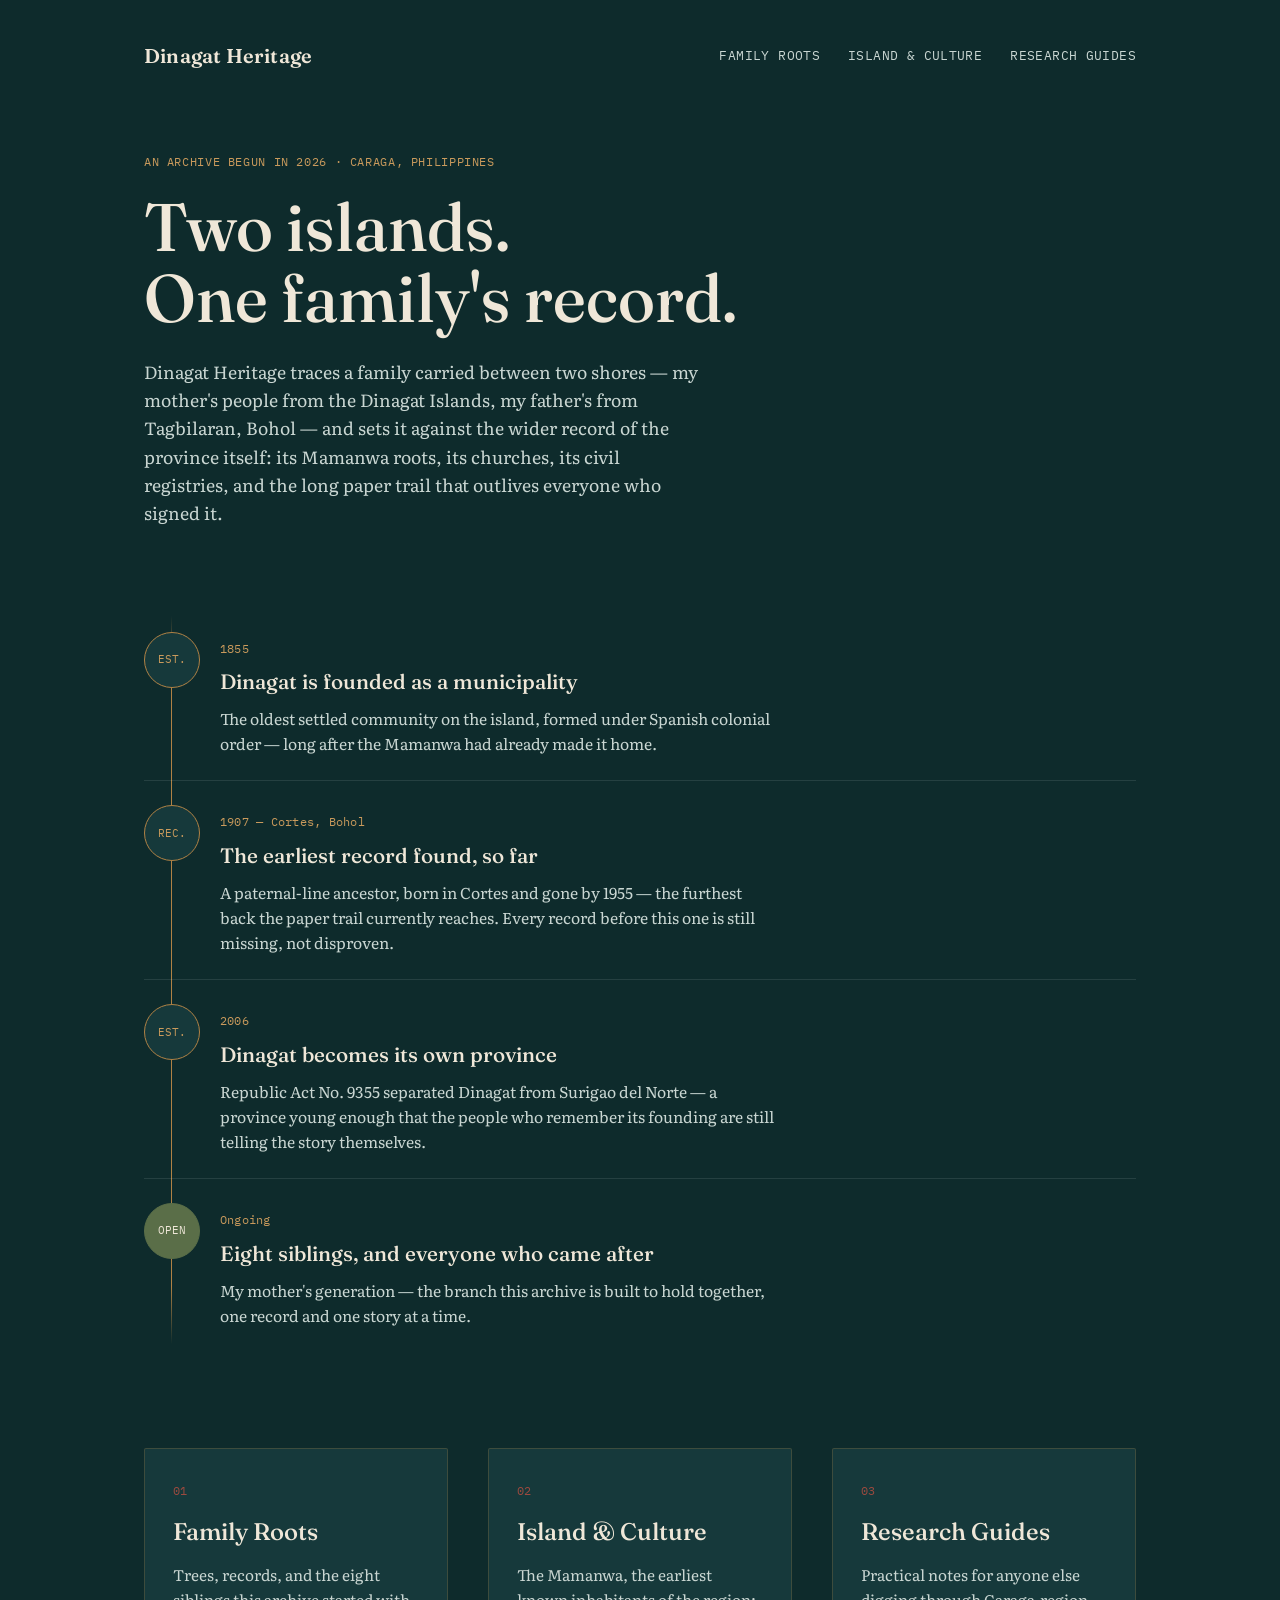
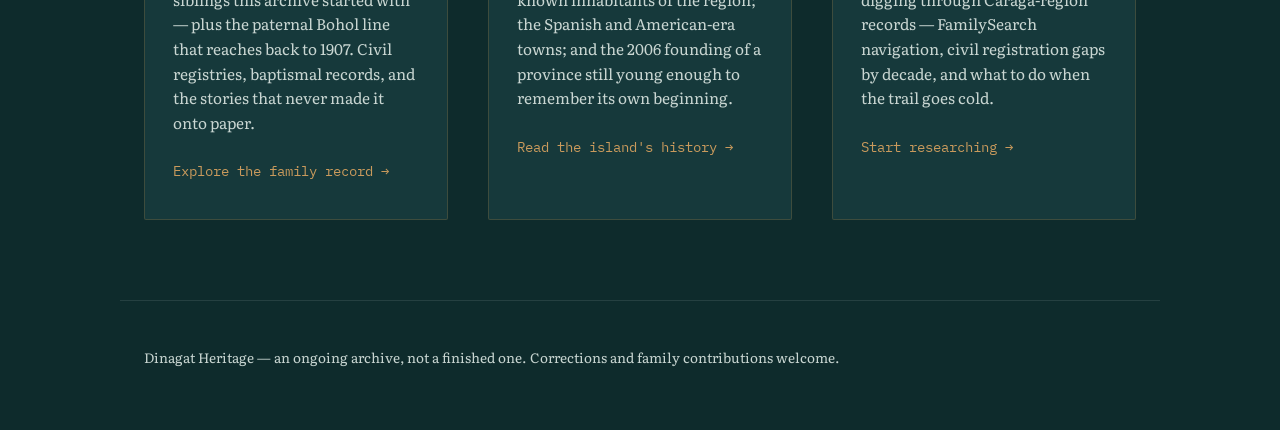
==== index.html @ d52f8fcb "Scaffold Dinagat Heritage site: homepage, three content pillars, GEO setup" ====
<!DOCTYPE html>
<html lang="en">
<head>
<meta charset="UTF-8">
<meta name="viewport" content="width=device-width, initial-scale=1.0">
<title>Dinagat Heritage — Family, Culture & Record of the Dinagat Islands</title>
<meta name="description" content="A living archive of family history, culture, and untold stories from the Dinagat Islands, Philippines — genealogy records, island history, and research guides for the Caraga region.">

<!-- GEO / AI-citation friendly: answer-first content, semantic structure, Person/Article schema below -->
<meta name="robots" content="index, follow">

<link rel="preconnect" href="https://fonts.googleapis.com">
<link rel="preconnect" href="https://fonts.gstatic.com" crossorigin>
<link href="https://fonts.googleapis.com/css2?family=Fraunces:ital,opsz,wght@0,9..144,300;0,9..144,500;0,9..144,600;1,9..144,500&family=Literata:ital,wght@0,400;0,500;1,400&family=IBM+Plex+Mono:wght@400;500&display=swap" rel="stylesheet">
<link rel="stylesheet" href="styles.css">

<script type="application/ld+json">
{
  "@context": "https://schema.org",
  "@type": "WebSite",
  "name": "Dinagat Heritage",
  "description": "A living archive of family history, culture, and untold stories from the Dinagat Islands, Philippines.",
  "about": {
    "@type": "Place",
    "name": "Dinagat Islands, Philippines"
  }
}
</script>
</head>
<body>

<header class="site-header">
  <a class="wordmark" href="/">Dinagat Heritage</a>
  <nav class="site-nav">
    <a href="#roots">Family Roots</a>
    <a href="#island">Island &amp; Culture</a>
    <a href="#guides">Research Guides</a>
  </nav>
</header>

<main>

  <section class="hero">
    <p class="hero-eyebrow">An archive begun in 2026 · Caraga, Philippines</p>
    <h1 class="hero-title">Two islands.<br>One family's record.</h1>
    <p class="hero-lede">
      Dinagat Heritage traces a family carried between two shores — my mother's people
      from the Dinagat Islands, my father's from Tagbilaran, Bohol — and sets it against
      the wider record of the province itself: its Mamanwa roots, its churches, its
      civil registries, and the long paper trail that outlives everyone who signed it.
    </p>
  </section>

  <!-- Signature element: the Ledger — an archival index-card strip -->
  <section class="ledger" aria-label="Timeline of record">
    <div class="ledger-rail"></div>

    <article class="ledger-entry">
      <span class="ledger-tab">Est.</span>
      <div class="ledger-body">
        <span class="ledger-meta">1855</span>
        <h3>Dinagat is founded as a municipality</h3>
        <p>The oldest settled community on the island, formed under Spanish colonial order — long after the Mamanwa had already made it home.</p>
      </div>
    </article>

    <article class="ledger-entry">
      <span class="ledger-tab">Rec.</span>
      <div class="ledger-body">
        <span class="ledger-meta">1907 — Cortes, Bohol</span>
        <h3>The earliest record found, so far</h3>
        <p>A paternal-line ancestor, born in Cortes and gone by 1955 — the furthest back the paper trail currently reaches. Every record before this one is still missing, not disproven.</p>
      </div>
    </article>

    <article class="ledger-entry">
      <span class="ledger-tab">Est.</span>
      <div class="ledger-body">
        <span class="ledger-meta">2006</span>
        <h3>Dinagat becomes its own province</h3>
        <p>Republic Act No. 9355 separated Dinagat from Surigao del Norte — a province young enough that the people who remember its founding are still telling the story themselves.</p>
      </div>
    </article>

    <article class="ledger-entry ledger-entry--open">
      <span class="ledger-tab">Open</span>
      <div class="ledger-body">
        <span class="ledger-meta">Ongoing</span>
        <h3>Eight siblings, and everyone who came after</h3>
        <p>My mother's generation — the branch this archive is built to hold together, one record and one story at a time.</p>
      </div>
    </article>
  </section>

  <section class="pillars">

    <article class="pillar" id="roots">
      <span class="pillar-index">01</span>
      <h2>Family Roots</h2>
      <p>Trees, records, and the eight siblings this archive started with — plus the paternal Bohol
      line that reaches back to 1907. Civil registries, baptismal records, and the stories that
      never made it onto paper.</p>
      <a class="pillar-link" href="/roots/">Explore the family record →</a>
    </article>

    <article class="pillar" id="island">
      <span class="pillar-index">02</span>
      <h2>Island &amp; Culture</h2>
      <p>The Mamanwa, the earliest known inhabitants of the region; the Spanish and American-era
      towns; and the 2006 founding of a province still young enough to remember its own beginning.</p>
      <a class="pillar-link" href="/island/">Read the island's history →</a>
    </article>

    <article class="pillar" id="guides">
      <span class="pillar-index">03</span>
      <h2>Research Guides</h2>
      <p>Practical notes for anyone else digging through Caraga-region records — FamilySearch
      navigation, civil registration gaps by decade, and what to do when the trail goes cold.</p>
      <a class="pillar-link" href="/guides/">Start researching →</a>
    </article>

  </section>

</main>

<footer class="site-footer">
  <p>Dinagat Heritage — an ongoing archive, not a finished one. Corrections and family
  contributions welcome.</p>
</footer>

</body>
</html>
---- styles.css ----
:root {
  --ink: #0E2B2C;
  --ink-soft: #16393B;
  --paper: #EFE7D8;
  --paper-dim: #E3D9C6;
  --brass: #B08245;
  --brass-bright: #C99A5C;
  --coral: #9C4A3F;
  --moss: #5A6E48;
  --mist: #C9D6D2;

  --font-display: "Fraunces", serif;
  --font-body: "Literata", serif;
  --font-mono: "IBM Plex Mono", monospace;

  --max: 1040px;
}

* { box-sizing: border-box; }

html { scroll-behavior: smooth; }

@media (prefers-reduced-motion: reduce) {
  html { scroll-behavior: auto; }
  * { animation-duration: 0.001ms !important; transition-duration: 0.001ms !important; }
}

body {
  margin: 0;
  background: var(--ink);
  color: var(--paper);
  font-family: var(--font-body);
  line-height: 1.6;
  font-size: 17px;
}

a {
  color: var(--brass-bright);
  text-decoration: none;
}
a:hover { text-decoration: underline; }
a:focus-visible,
button:focus-visible {
  outline: 2px solid var(--brass-bright);
  outline-offset: 3px;
}

/* Header */
.site-header {
  max-width: var(--max);
  margin: 0 auto;
  padding: 2.5rem 1.5rem 1.5rem;
  display: flex;
  align-items: center;
  justify-content: space-between;
  flex-wrap: wrap;
  gap: 1rem;
}

.wordmark {
  font-family: var(--font-display);
  font-weight: 600;
  font-size: 1.25rem;
  letter-spacing: 0.01em;
  color: var(--paper);
}
.wordmark:hover { text-decoration: none; color: var(--brass-bright); }

.site-nav {
  display: flex;
  gap: 1.75rem;
  font-family: var(--font-mono);
  font-size: 0.8rem;
  letter-spacing: 0.03em;
  text-transform: uppercase;
}
.site-nav a { color: var(--mist); }
.site-nav a:hover { color: var(--brass-bright); }

/* Hero */
.hero {
  max-width: var(--max);
  margin: 0 auto;
  padding: 3.5rem 1.5rem 4rem;
}

.hero-eyebrow {
  font-family: var(--font-mono);
  font-size: 0.78rem;
  letter-spacing: 0.05em;
  text-transform: uppercase;
  color: var(--brass-bright);
  margin: 0 0 1.25rem;
}

.hero-title {
  font-family: var(--font-display);
  font-weight: 500;
  font-size: clamp(2.4rem, 6vw, 4.2rem);
  line-height: 1.05;
  margin: 0 0 1.5rem;
  max-width: 14ch;
  color: var(--paper);
}

.hero-lede {
  max-width: 56ch;
  font-size: 1.1rem;
  color: var(--mist);
}

/* Ledger — signature element */
.ledger {
  position: relative;
  max-width: var(--max);
  margin: 0 auto 5rem;
  padding: 0 1.5rem;
}

.ledger-rail {
  position: absolute;
  left: calc(1.5rem + 27px);
  top: 0.5rem;
  bottom: 0.5rem;
  width: 1px;
  background: linear-gradient(to bottom, transparent, var(--brass) 8%, var(--brass) 92%, transparent);
}

.ledger-entry {
  position: relative;
  display: grid;
  grid-template-columns: 56px 1fr;
  gap: 1.25rem;
  align-items: start;
  padding: 1.5rem 0;
  border-bottom: 1px solid rgba(201, 214, 210, 0.12);
}
.ledger-entry:last-child { border-bottom: none; }

.ledger-tab {
  position: relative;
  z-index: 1;
  display: flex;
  align-items: center;
  justify-content: center;
  width: 56px;
  height: 56px;
  border-radius: 50%;
  background: var(--ink-soft);
  border: 1px solid var(--brass);
  color: var(--brass-bright);
  font-family: var(--font-mono);
  font-size: 0.68rem;
  letter-spacing: 0.02em;
  text-transform: uppercase;
  text-align: center;
}

.ledger-entry--open .ledger-tab {
  background: var(--moss);
  border-color: var(--moss);
  color: var(--paper);
}

.ledger-meta {
  display: inline-block;
  font-family: var(--font-mono);
  font-size: 0.78rem;
  color: var(--brass-bright);
  margin-bottom: 0.4rem;
  letter-spacing: 0.02em;
}

.ledger-body h3 {
  font-family: var(--font-display);
  font-weight: 500;
  font-size: 1.3rem;
  margin: 0 0 0.5rem;
  color: var(--paper);
}

.ledger-body p {
  margin: 0;
  max-width: 62ch;
  color: var(--mist);
  font-size: 0.98rem;
}

/* Pillars */
.pillars {
  max-width: var(--max);
  margin: 0 auto;
  padding: 1rem 1.5rem 5rem;
  display: grid;
  grid-template-columns: repeat(3, 1fr);
  gap: 2.5rem;
}

@media (max-width: 780px) {
  .pillars { grid-template-columns: 1fr; }
  .site-header { padding-top: 2rem; }
}

.pillar {
  background: var(--ink-soft);
  border: 1px solid rgba(176, 130, 69, 0.25);
  border-radius: 2px;
  padding: 2rem 1.75rem 2.25rem;
}

.pillar-index {
  display: block;
  font-family: var(--font-mono);
  font-size: 0.78rem;
  color: var(--coral);
  margin-bottom: 0.75rem;
}

.pillar h2 {
  font-family: var(--font-display);
  font-weight: 500;
  font-size: 1.5rem;
  margin: 0 0 0.75rem;
  color: var(--paper);
}

.pillar p {
  color: var(--mist);
  font-size: 0.96rem;
  margin: 0 0 1.25rem;
}

.pillar-link {
  font-family: var(--font-mono);
  font-size: 0.85rem;
}

/* Footer */
.site-footer {
  max-width: var(--max);
  margin: 0 auto;
  padding: 2rem 1.5rem 3rem;
  border-top: 1px solid rgba(201, 214, 210, 0.12);
  color: var(--mist);
  font-size: 0.85rem;
}
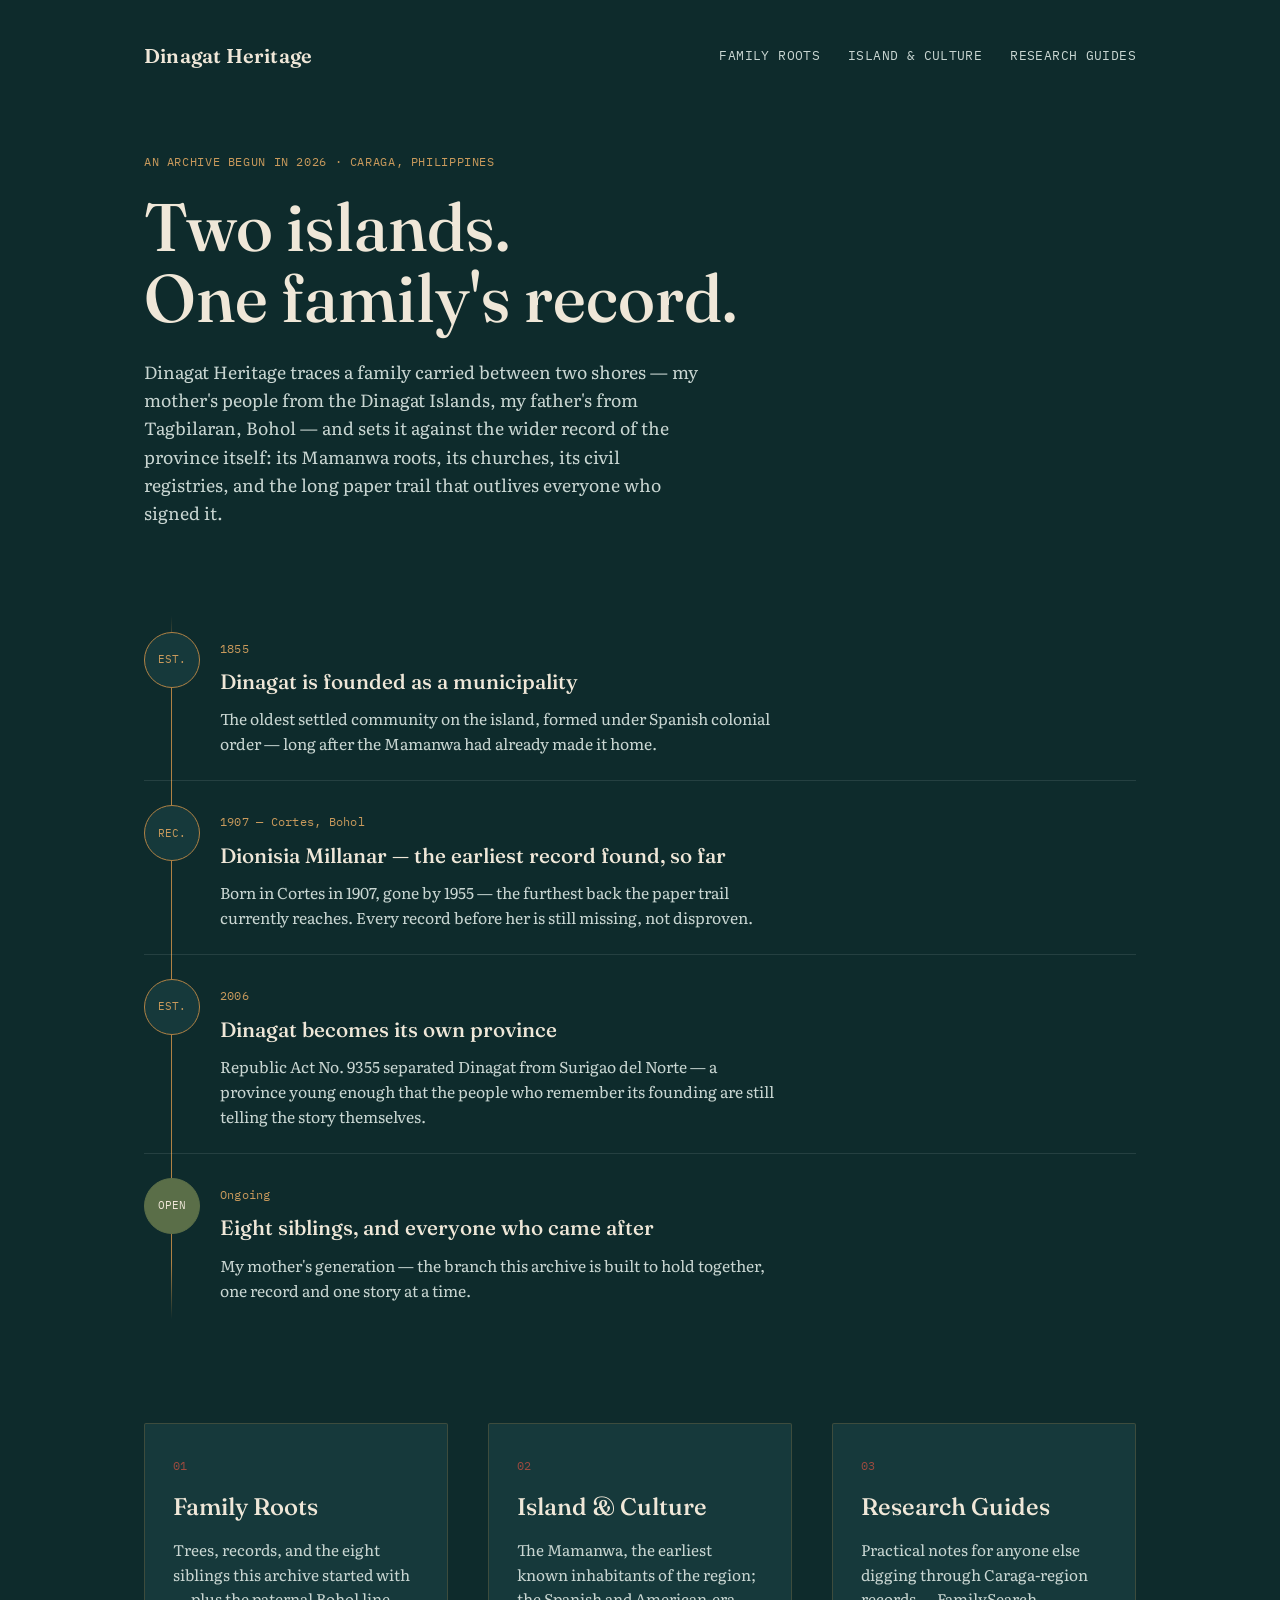
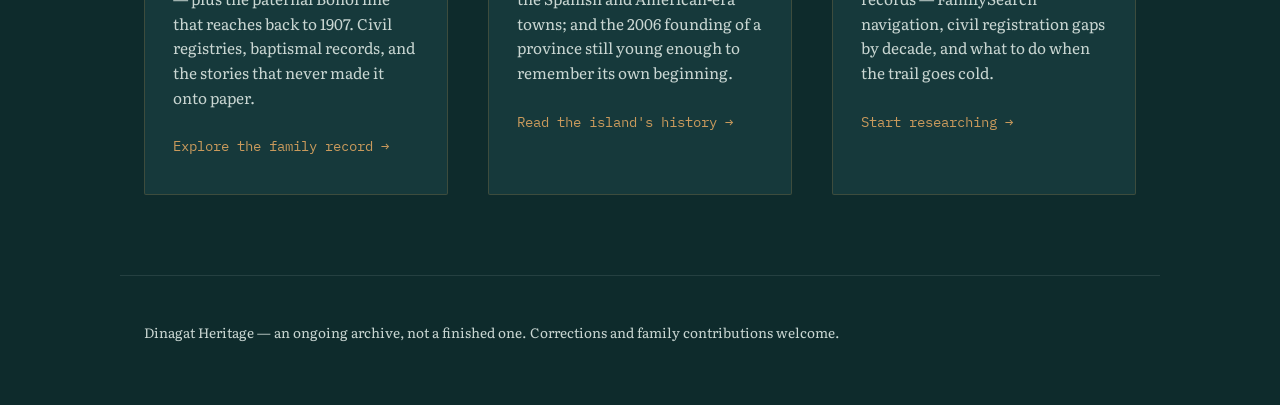
==== commit c96a435d: "Add Family Roots page: Dionisia Millanar record (1907-1955, Cortes, Bohol)" ====
--- a/index.html
+++ b/index.html
@@ -68,8 +68,8 @@
       <span class="ledger-tab">Rec.</span>
       <div class="ledger-body">
         <span class="ledger-meta">1907 — Cortes, Bohol</span>
-        <h3>The earliest record found, so far</h3>
-        <p>A paternal-line ancestor, born in Cortes and gone by 1955 — the furthest back the paper trail currently reaches. Every record before this one is still missing, not disproven.</p>
+        <h3>Dionisia Millanar — the earliest record found, so far</h3>
+        <p>Born in Cortes in 1907, gone by 1955 — the furthest back the paper trail currently reaches. Every record before her is still missing, not disproven.</p>
       </div>
     </article>
 
--- a/styles.css
+++ b/styles.css
@@ -244,3 +244,71 @@
   color: var(--mist);
   font-size: 0.85rem;
 }
+
+/* Article body (pillar content pages) */
+.article {
+  max-width: 720px;
+  margin: 0 auto;
+  padding: 0 1.5rem 4rem;
+}
+
+.article p {
+  color: var(--paper);
+  font-size: 1.03rem;
+  margin: 0 0 1.4rem;
+}
+
+.article h2 {
+  font-family: var(--font-display);
+  font-weight: 500;
+  font-size: 1.6rem;
+  color: var(--paper);
+  margin: 2.5rem 0 1rem;
+}
+
+.record-card {
+  background: var(--ink-soft);
+  border: 1px solid rgba(176, 130, 69, 0.35);
+  border-left: 3px solid var(--brass);
+  padding: 1.75rem 1.75rem 1.5rem;
+  margin: 0 auto 2.5rem;
+  max-width: 720px;
+}
+
+.record-card .record-name {
+  font-family: var(--font-display);
+  font-weight: 500;
+  font-size: 1.4rem;
+  color: var(--paper);
+  margin: 0 0 0.3rem;
+}
+
+.record-card .record-dates {
+  font-family: var(--font-mono);
+  font-size: 0.85rem;
+  color: var(--brass-bright);
+  margin: 0 0 1rem;
+}
+
+.record-card .record-facts {
+  list-style: none;
+  padding: 0;
+  margin: 0;
+  display: grid;
+  gap: 0.5rem;
+  font-size: 0.92rem;
+  color: var(--mist);
+}
+
+.record-card .record-facts strong {
+  color: var(--paper);
+  font-weight: 500;
+}
+
+.record-card .record-source {
+  margin-top: 1rem;
+  font-family: var(--font-mono);
+  font-size: 0.75rem;
+  color: var(--mist);
+  opacity: 0.8;
+}
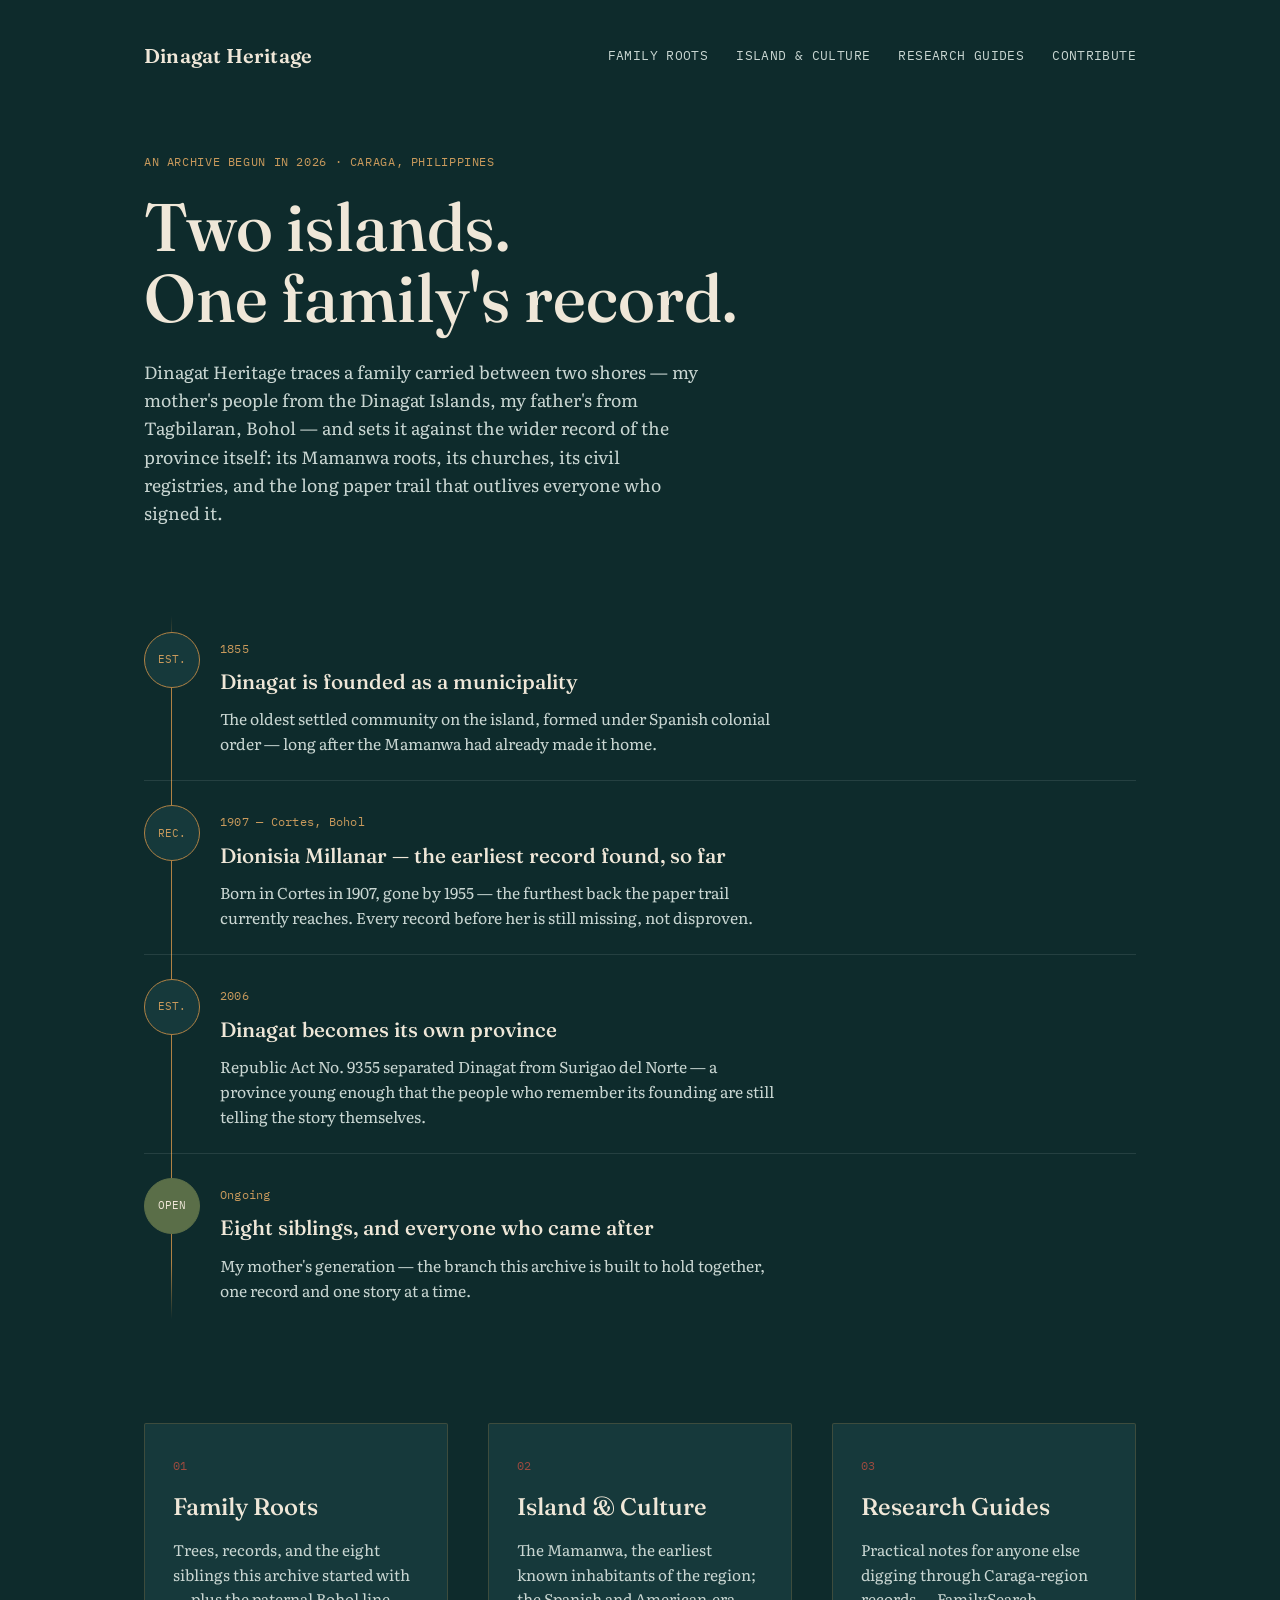
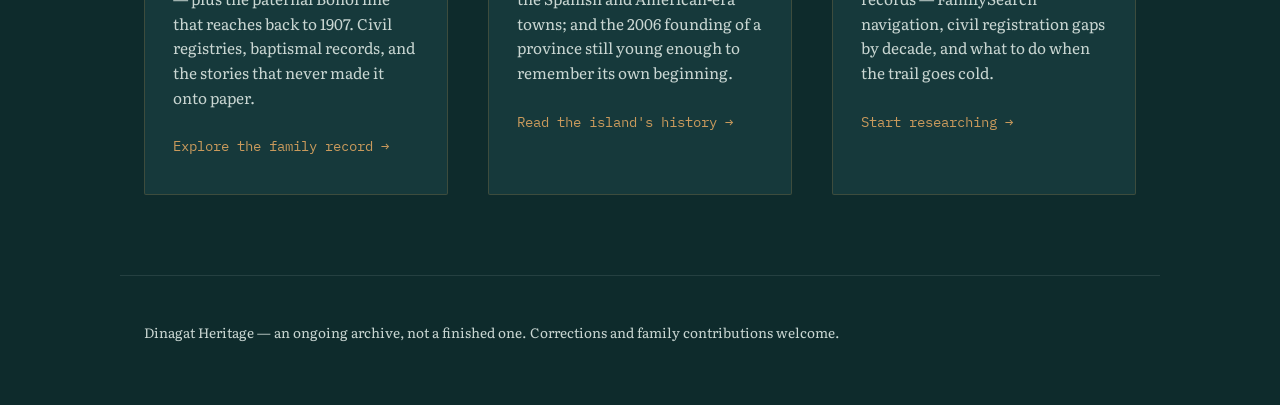
==== commit df84363e: "Add Contribute page with Google Form embed and mailto fallback; add nav link across all pages" ====
--- a/index.html
+++ b/index.html
@@ -35,6 +35,7 @@
     <a href="#roots">Family Roots</a>
     <a href="#island">Island &amp; Culture</a>
     <a href="#guides">Research Guides</a>
+    <a href="/contribute/">Contribute</a>
   </nav>
 </header>
 
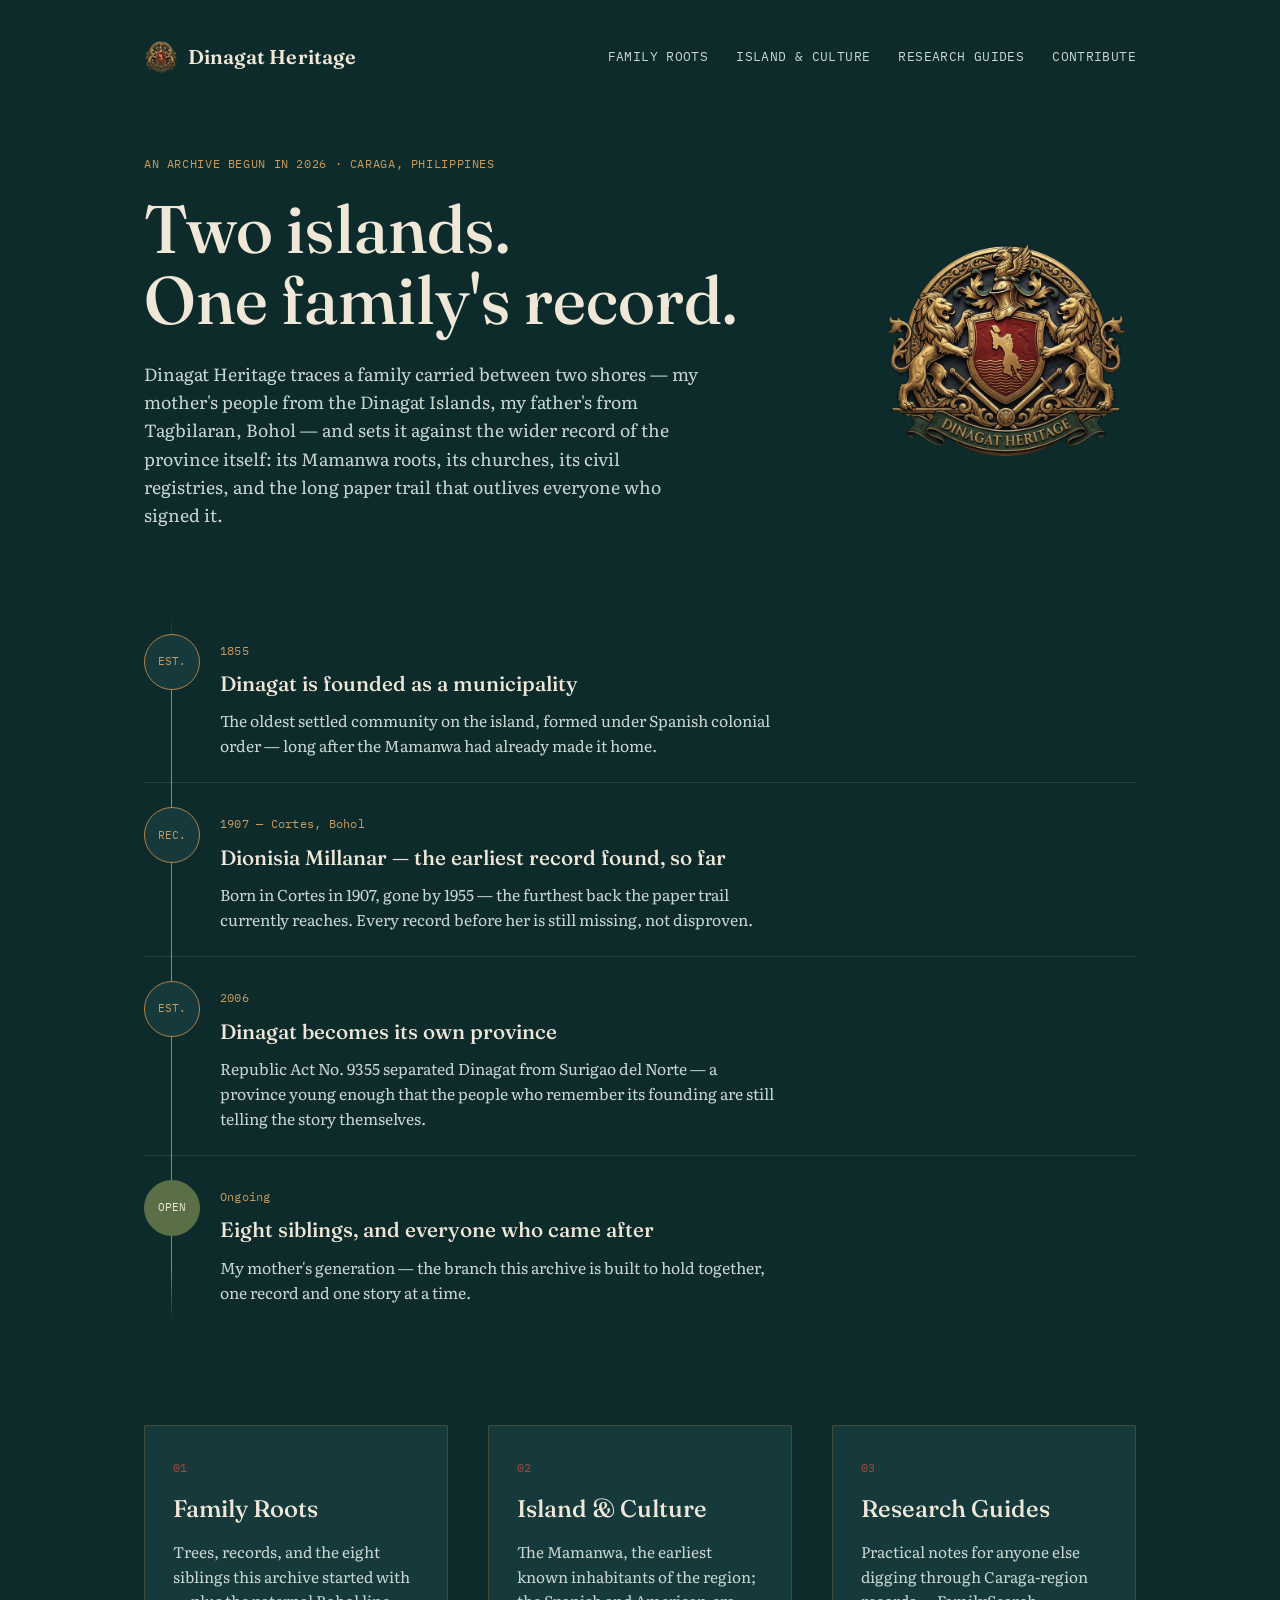
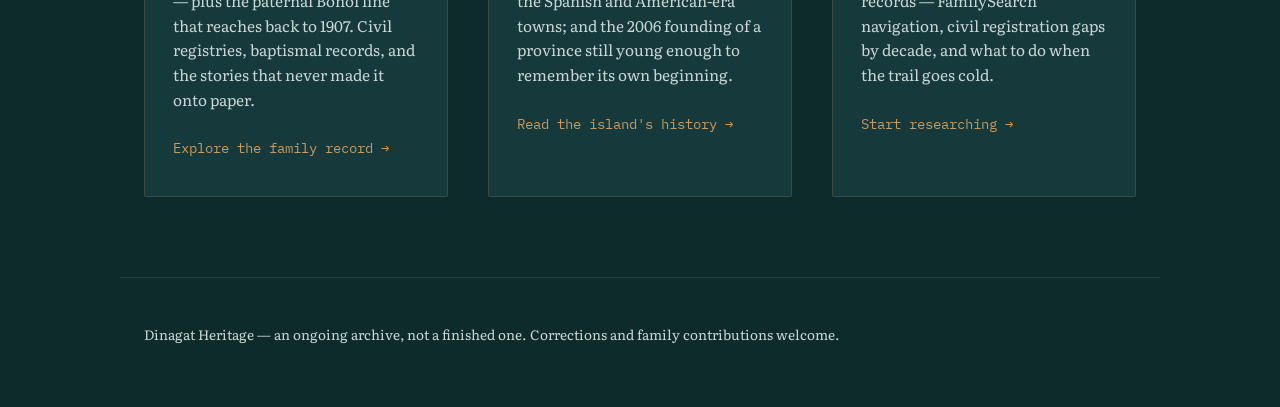
==== commit ca7a7774: "Add family crest: hero placement, nav icon, and favicon across all pages" ====
--- a/index.html
+++ b/index.html
@@ -12,6 +12,9 @@
 <link rel="preconnect" href="https://fonts.googleapis.com">
 <link rel="preconnect" href="https://fonts.gstatic.com" crossorigin>
 <link href="https://fonts.googleapis.com/css2?family=Fraunces:ital,opsz,wght@0,9..144,300;0,9..144,500;0,9..144,600;1,9..144,500&family=Literata:ital,wght@0,400;0,500;1,400&family=IBM+Plex+Mono:wght@400;500&display=swap" rel="stylesheet">
+<link rel="icon" type="image/png" href="/images/favicon-32.png">
+<link rel="icon" type="image/png" sizes="192x192" href="/images/favicon-192.png">
+<link rel="apple-touch-icon" href="/images/apple-touch-icon.png">
 <link rel="stylesheet" href="styles.css">
 
 <script type="application/ld+json">
@@ -30,7 +33,7 @@
 <body>
 
 <header class="site-header">
-  <a class="wordmark" href="/">Dinagat Heritage</a>
+  <a class="wordmark" href="/"><img src="/images/crest-small.png" alt="">Dinagat Heritage</a>
   <nav class="site-nav">
     <a href="#roots">Family Roots</a>
     <a href="#island">Island &amp; Culture</a>
@@ -41,15 +44,20 @@
 
 <main>
 
-  <section class="hero">
-    <p class="hero-eyebrow">An archive begun in 2026 · Caraga, Philippines</p>
-    <h1 class="hero-title">Two islands.<br>One family's record.</h1>
-    <p class="hero-lede">
-      Dinagat Heritage traces a family carried between two shores — my mother's people
-      from the Dinagat Islands, my father's from Tagbilaran, Bohol — and sets it against
-      the wider record of the province itself: its Mamanwa roots, its churches, its
-      civil registries, and the long paper trail that outlives everyone who signed it.
-    </p>
+  <section class="hero hero-with-crest">
+    <div class="hero-text">
+      <p class="hero-eyebrow">An archive begun in 2026 · Caraga, Philippines</p>
+      <h1 class="hero-title">Two islands.<br>One family's record.</h1>
+      <p class="hero-lede">
+        Dinagat Heritage traces a family carried between two shores — my mother's people
+        from the Dinagat Islands, my father's from Tagbilaran, Bohol — and sets it against
+        the wider record of the province itself: its Mamanwa roots, its churches, its
+        civil registries, and the long paper trail that outlives everyone who signed it.
+      </p>
+    </div>
+    <div class="hero-crest">
+      <img src="/images/crest-hero.png" alt="Dinagat Heritage family crest">
+    </div>
   </section>
 
   <!-- Signature element: the Ledger — an archival index-card strip -->
--- a/styles.css
+++ b/styles.css
@@ -312,3 +312,119 @@
   color: var(--mist);
   opacity: 0.8;
 }
+
+/* Stories & Memories */
+.story-card {
+  background: var(--ink-soft);
+  border: 1px solid rgba(90, 110, 72, 0.35);
+  border-radius: 2px;
+  padding: 1.75rem;
+  margin: 0 auto 1.5rem;
+  max-width: 720px;
+}
+
+.story-card .story-quote {
+  font-family: var(--font-display);
+  font-style: italic;
+  font-weight: 400;
+  font-size: 1.15rem;
+  color: var(--paper);
+  margin: 0 0 1rem;
+  line-height: 1.5;
+}
+
+.story-card .story-attribution {
+  font-family: var(--font-mono);
+  font-size: 0.8rem;
+  color: var(--moss);
+  margin: 0;
+}
+
+.story-empty {
+  max-width: 720px;
+  margin: 0 auto 2rem;
+  padding: 2rem;
+  border: 1px dashed var(--brass);
+  text-align: center;
+  color: var(--mist);
+  font-family: var(--font-mono);
+  font-size: 0.85rem;
+}
+
+/* Photo story entries */
+.photo-story {
+  max-width: 720px;
+  margin: 0 auto 2rem;
+  background: var(--ink-soft);
+  border: 1px solid rgba(90, 110, 72, 0.35);
+  border-radius: 2px;
+  overflow: hidden;
+}
+
+.photo-story img {
+  width: 100%;
+  height: auto;
+  display: block;
+}
+
+.photo-story .photo-story-body {
+  padding: 1.5rem 1.75rem;
+}
+
+.photo-story .photo-story-title {
+  font-family: var(--font-display);
+  font-weight: 500;
+  font-size: 1.15rem;
+  color: var(--paper);
+  margin: 0 0 0.5rem;
+}
+
+.photo-story .photo-story-meta {
+  font-family: var(--font-mono);
+  font-size: 0.78rem;
+  color: var(--moss);
+  margin: 0;
+}
+
+/* Wordmark with crest icon */
+.wordmark {
+  display: flex;
+  align-items: center;
+  gap: 0.6rem;
+}
+
+.wordmark img {
+  height: 34px;
+  width: auto;
+  display: block;
+}
+
+/* Hero with crest */
+.hero-with-crest {
+  display: flex;
+  align-items: center;
+  gap: 3rem;
+  flex-wrap: wrap-reverse;
+}
+
+.hero-with-crest .hero-text {
+  flex: 1 1 420px;
+}
+
+.hero-with-crest .hero-crest {
+  flex: 0 1 260px;
+  max-width: 260px;
+}
+
+.hero-with-crest .hero-crest img {
+  width: 100%;
+  height: auto;
+  display: block;
+}
+
+@media (max-width: 780px) {
+  .hero-with-crest .hero-crest {
+    max-width: 160px;
+    margin: 0 auto;
+  }
+}
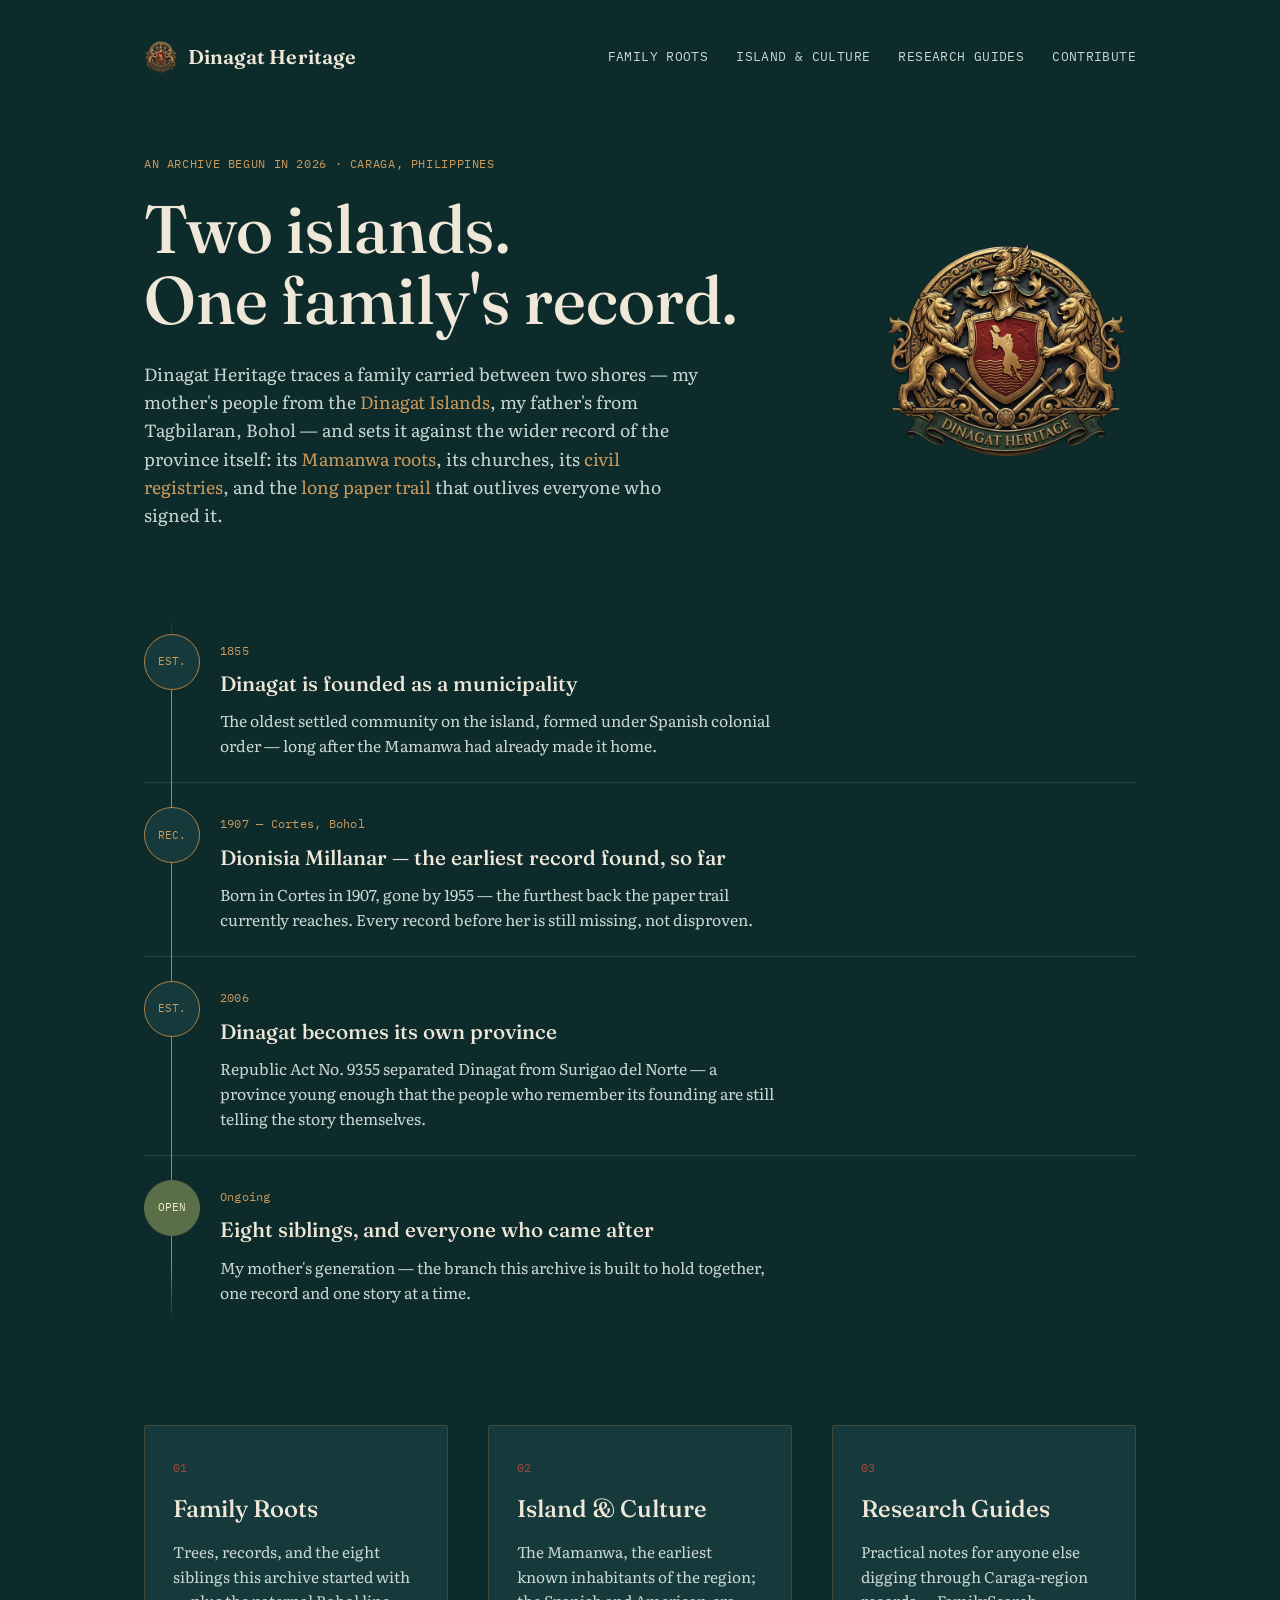
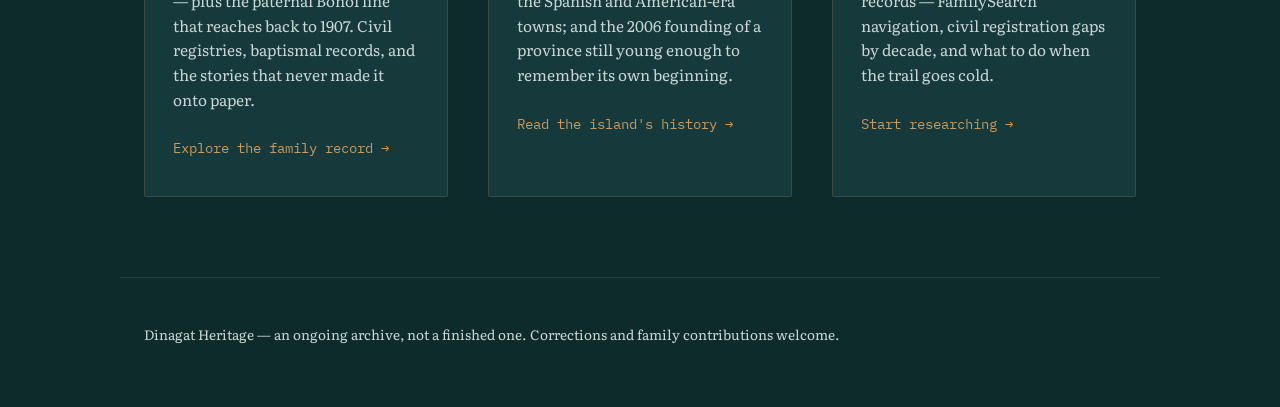
==== commit 7751fdc3: "Expand Jazon/Lisondra branch with 15 new names; add Wikipedia-style internal linking across site" ====
--- a/index.html
+++ b/index.html
@@ -50,9 +50,11 @@
       <h1 class="hero-title">Two islands.<br>One family's record.</h1>
       <p class="hero-lede">
         Dinagat Heritage traces a family carried between two shores — my mother's people
-        from the Dinagat Islands, my father's from Tagbilaran, Bohol — and sets it against
-        the wider record of the province itself: its Mamanwa roots, its churches, its
-        civil registries, and the long paper trail that outlives everyone who signed it.
+        from the <a href="/island/">Dinagat Islands</a>, my father's from Tagbilaran, Bohol —
+        and sets it against the wider record of the province itself: its
+        <a href="/island/#mamanwa">Mamanwa roots</a>, its churches, its
+        <a href="/guides/">civil registries</a>, and the
+        <a href="/roots/">long paper trail</a> that outlives everyone who signed it.
       </p>
     </div>
     <div class="hero-crest">
--- a/styles.css
+++ b/styles.css
@@ -428,3 +428,166 @@
     margin: 0 auto;
   }
 }
+
+/* Historical photo gallery */
+.gallery-intro {
+  max-width: 720px;
+  margin: 0 auto 2rem;
+}
+
+.gallery {
+  max-width: 900px;
+  margin: 0 auto 2.5rem;
+  display: grid;
+  grid-template-columns: repeat(2, 1fr);
+  gap: 1.5rem;
+  padding: 0 1.5rem;
+}
+
+@media (max-width: 700px) {
+  .gallery { grid-template-columns: 1fr; }
+}
+
+.gallery figure {
+  margin: 0;
+  background: var(--ink-soft);
+  border: 1px solid rgba(176, 130, 69, 0.3);
+  border-radius: 2px;
+  overflow: hidden;
+}
+
+.gallery img {
+  width: 100%;
+  height: auto;
+  display: block;
+}
+
+.gallery figcaption {
+  padding: 1rem 1.25rem 1.25rem;
+}
+
+.gallery figcaption .cap-title {
+  font-family: var(--font-display);
+  font-style: italic;
+  font-size: 1rem;
+  color: var(--paper);
+  margin: 0 0 0.4rem;
+  line-height: 1.4;
+}
+
+.gallery figcaption .cap-note {
+  font-family: var(--font-mono);
+  font-size: 0.75rem;
+  color: var(--mist);
+  margin: 0;
+}
+
+/* Place facts card */
+.place-facts-card {
+  background: var(--ink-soft);
+  border: 1px solid rgba(90, 110, 72, 0.4);
+  border-left: 3px solid var(--moss);
+  padding: 1.5rem 1.75rem;
+  margin: 0 auto 2rem;
+  max-width: 720px;
+}
+
+.place-facts-card .place-facts-title {
+  font-family: var(--font-mono);
+  font-size: 0.78rem;
+  letter-spacing: 0.04em;
+  text-transform: uppercase;
+  color: var(--brass-bright);
+  margin: 0 0 1rem;
+}
+
+.place-facts-card ul {
+  list-style: none;
+  padding: 0;
+  margin: 0;
+  display: grid;
+  gap: 0.6rem;
+}
+
+.place-facts-card li {
+  font-size: 0.92rem;
+  color: var(--paper);
+  line-height: 1.5;
+}
+
+.place-facts-card li strong {
+  color: var(--brass-bright);
+  font-weight: 500;
+}
+
+/* Factoid callout box */
+.place-facts-box {
+  max-width: 720px;
+  margin: 0 auto 2.5rem;
+  background: var(--ink-soft);
+  border-left: 3px solid var(--coral);
+  border-radius: 2px;
+  padding: 1.75rem;
+}
+
+.place-facts-box .place-facts-label {
+  font-family: var(--font-mono);
+  font-size: 0.75rem;
+  letter-spacing: 0.05em;
+  text-transform: uppercase;
+  color: var(--coral);
+  margin: 0 0 0.75rem;
+}
+
+.place-facts-box ul {
+  margin: 0;
+  padding-left: 1.1rem;
+}
+
+.place-facts-box li {
+  color: var(--mist);
+  font-size: 0.95rem;
+  margin-bottom: 0.6rem;
+  line-height: 1.55;
+}
+
+.place-facts-box li strong {
+  color: var(--paper);
+}
+
+/* Illustrated story (no photo exists — atmospheric illustration instead) */
+.illustrated-story {
+  max-width: 720px;
+  margin: 0 auto 2rem;
+  background: var(--ink-soft);
+  border: 1px solid rgba(90, 110, 72, 0.35);
+  border-radius: 2px;
+  overflow: hidden;
+}
+
+.illustrated-story svg,
+.illustrated-story img {
+  width: 100%;
+  height: auto;
+  display: block;
+}
+
+.illustrated-story .story-text {
+  padding: 1.75rem;
+}
+
+.illustrated-story .story-text p {
+  font-style: italic;
+  color: var(--paper);
+  font-size: 1rem;
+  line-height: 1.7;
+  margin: 0 0 1rem;
+}
+
+.illustrated-story .story-attribution {
+  font-family: var(--font-mono);
+  font-size: 0.78rem;
+  color: var(--moss);
+  font-style: normal;
+  margin-top: 1.25rem;
+}
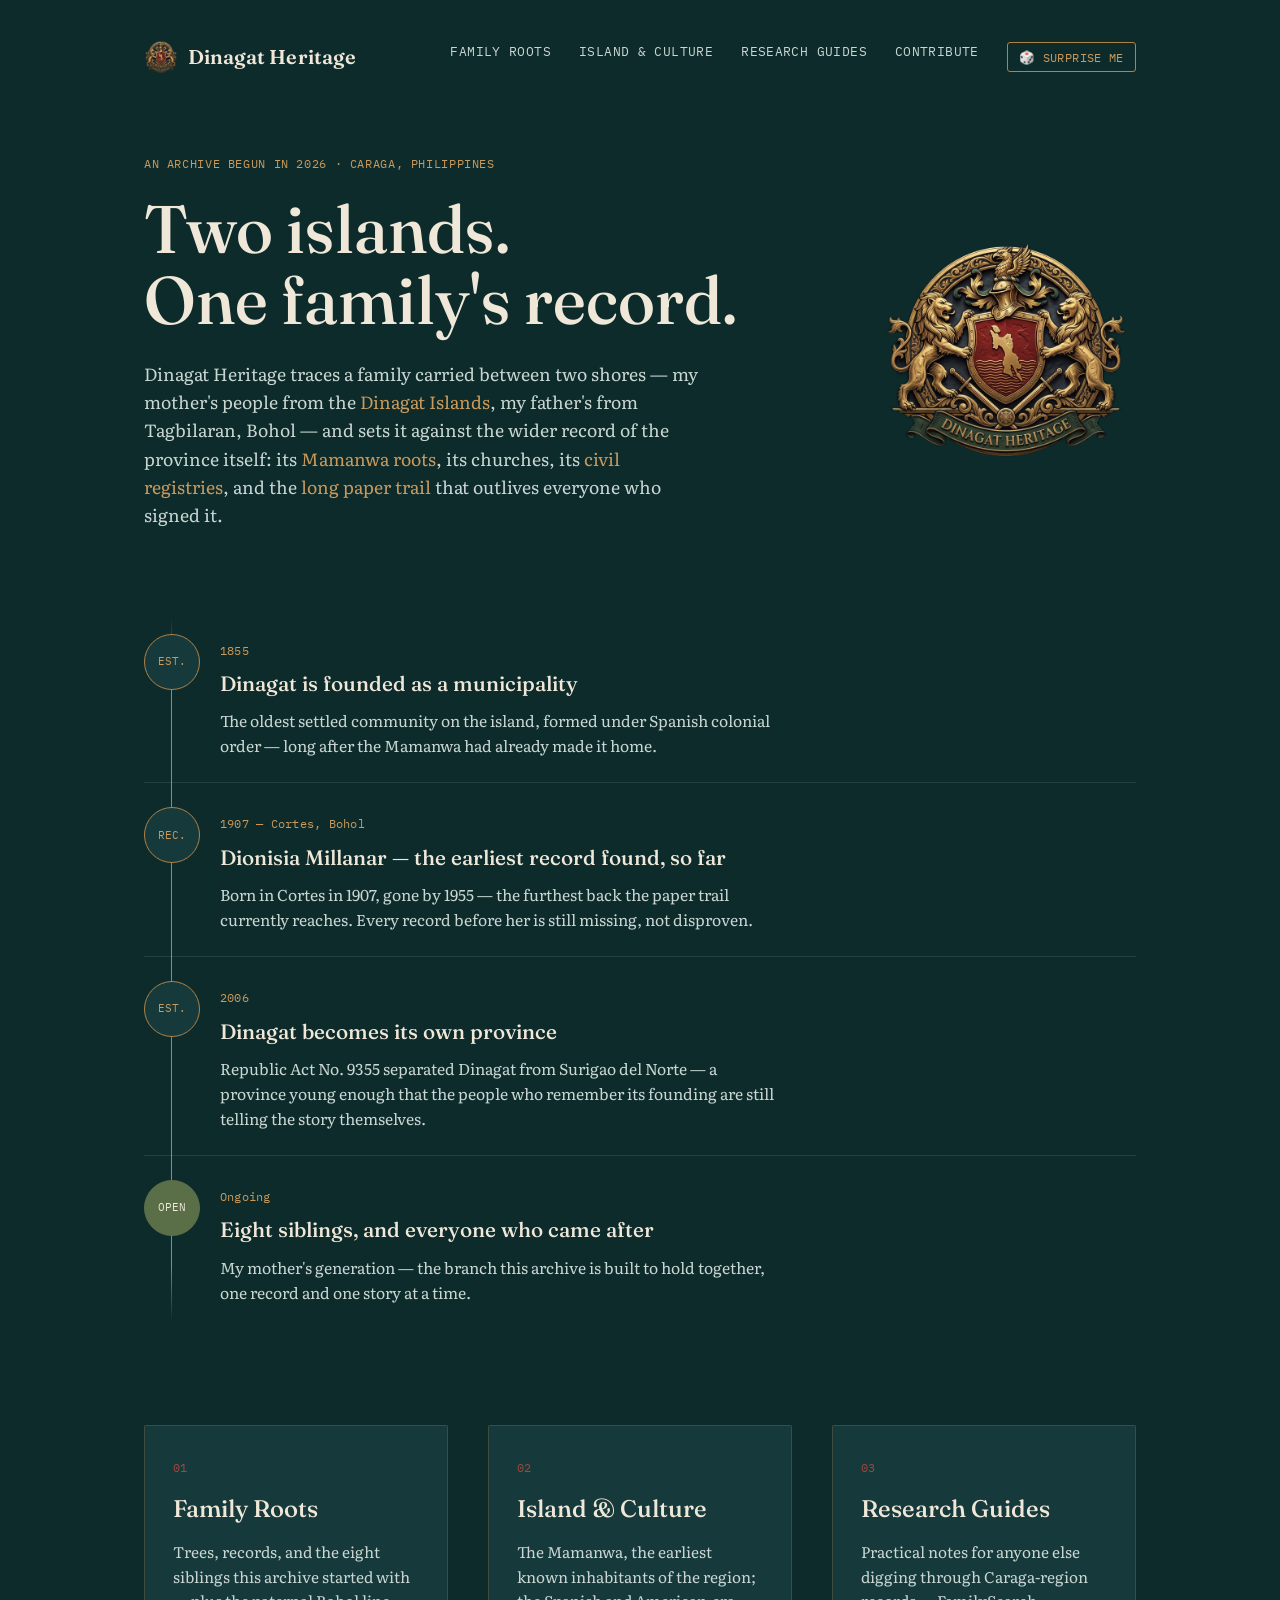
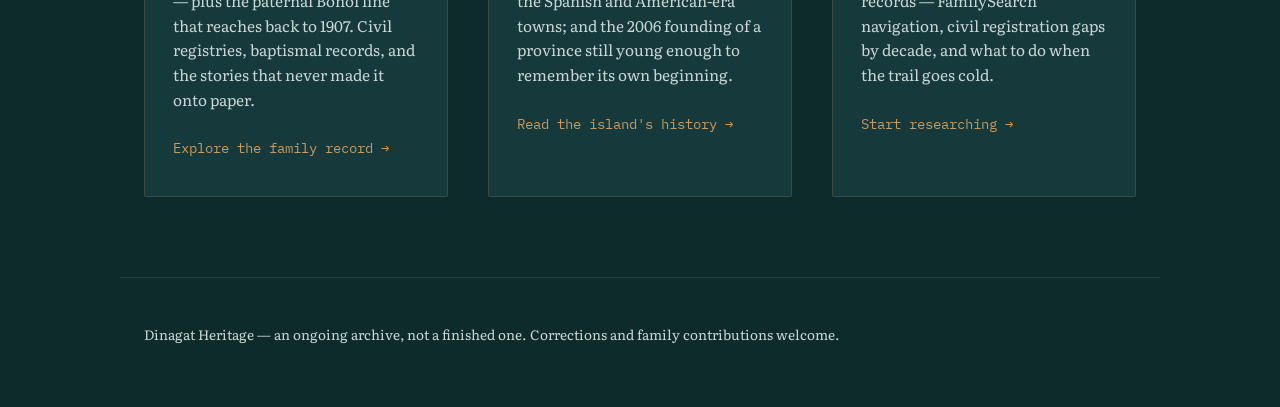
==== commit d7a8ab33: "Add Surprise Me button, last-updated note, and Facebook reaction prompt" ====
--- a/index.html
+++ b/index.html
@@ -12,6 +12,7 @@
 <link rel="preconnect" href="https://fonts.googleapis.com">
 <link rel="preconnect" href="https://fonts.gstatic.com" crossorigin>
 <link href="https://fonts.googleapis.com/css2?family=Fraunces:ital,opsz,wght@0,9..144,300;0,9..144,500;0,9..144,600;1,9..144,500&family=Literata:ital,wght@0,400;0,500;1,400&family=IBM+Plex+Mono:wght@400;500&display=swap" rel="stylesheet">
+<meta name="google-site-verification" content="_ltas3f65lNxIC3Aw5z_ndzdg9gGR_Ks4pXuggpS6h4" />
 <link rel="icon" type="image/png" href="/images/favicon-32.png">
 <link rel="icon" type="image/png" sizes="192x192" href="/images/favicon-192.png">
 <link rel="apple-touch-icon" href="/images/apple-touch-icon.png">
@@ -39,6 +40,7 @@
     <a href="#island">Island &amp; Culture</a>
     <a href="#guides">Research Guides</a>
     <a href="/contribute/">Contribute</a>
+      <button class="surprise-btn" onclick="dinagatSurpriseMe()">🎲 Surprise Me</button>
   </nav>
 </header>
 
@@ -139,5 +141,6 @@
   contributions welcome.</p>
 </footer>
 
+<script src="/random.js"></script>
 </body>
 </html>
--- a/styles.css
+++ b/styles.css
@@ -591,3 +591,31 @@
   font-style: normal;
   margin-top: 1.25rem;
 }
+
+/* Surprise Me button */
+.surprise-btn {
+  background: none;
+  border: 1px solid var(--brass);
+  color: var(--brass-bright);
+  font-family: var(--font-mono);
+  font-size: 0.78rem;
+  letter-spacing: 0.03em;
+  text-transform: uppercase;
+  padding: 0.35rem 0.7rem;
+  border-radius: 3px;
+  cursor: pointer;
+}
+.surprise-btn:hover {
+  background: var(--brass);
+  color: var(--ink);
+}
+
+/* Last updated note */
+.last-updated {
+  font-family: var(--font-mono);
+  font-size: 0.75rem;
+  color: var(--moss);
+  text-align: center;
+  margin: -1rem auto 2rem;
+  max-width: 720px;
+}
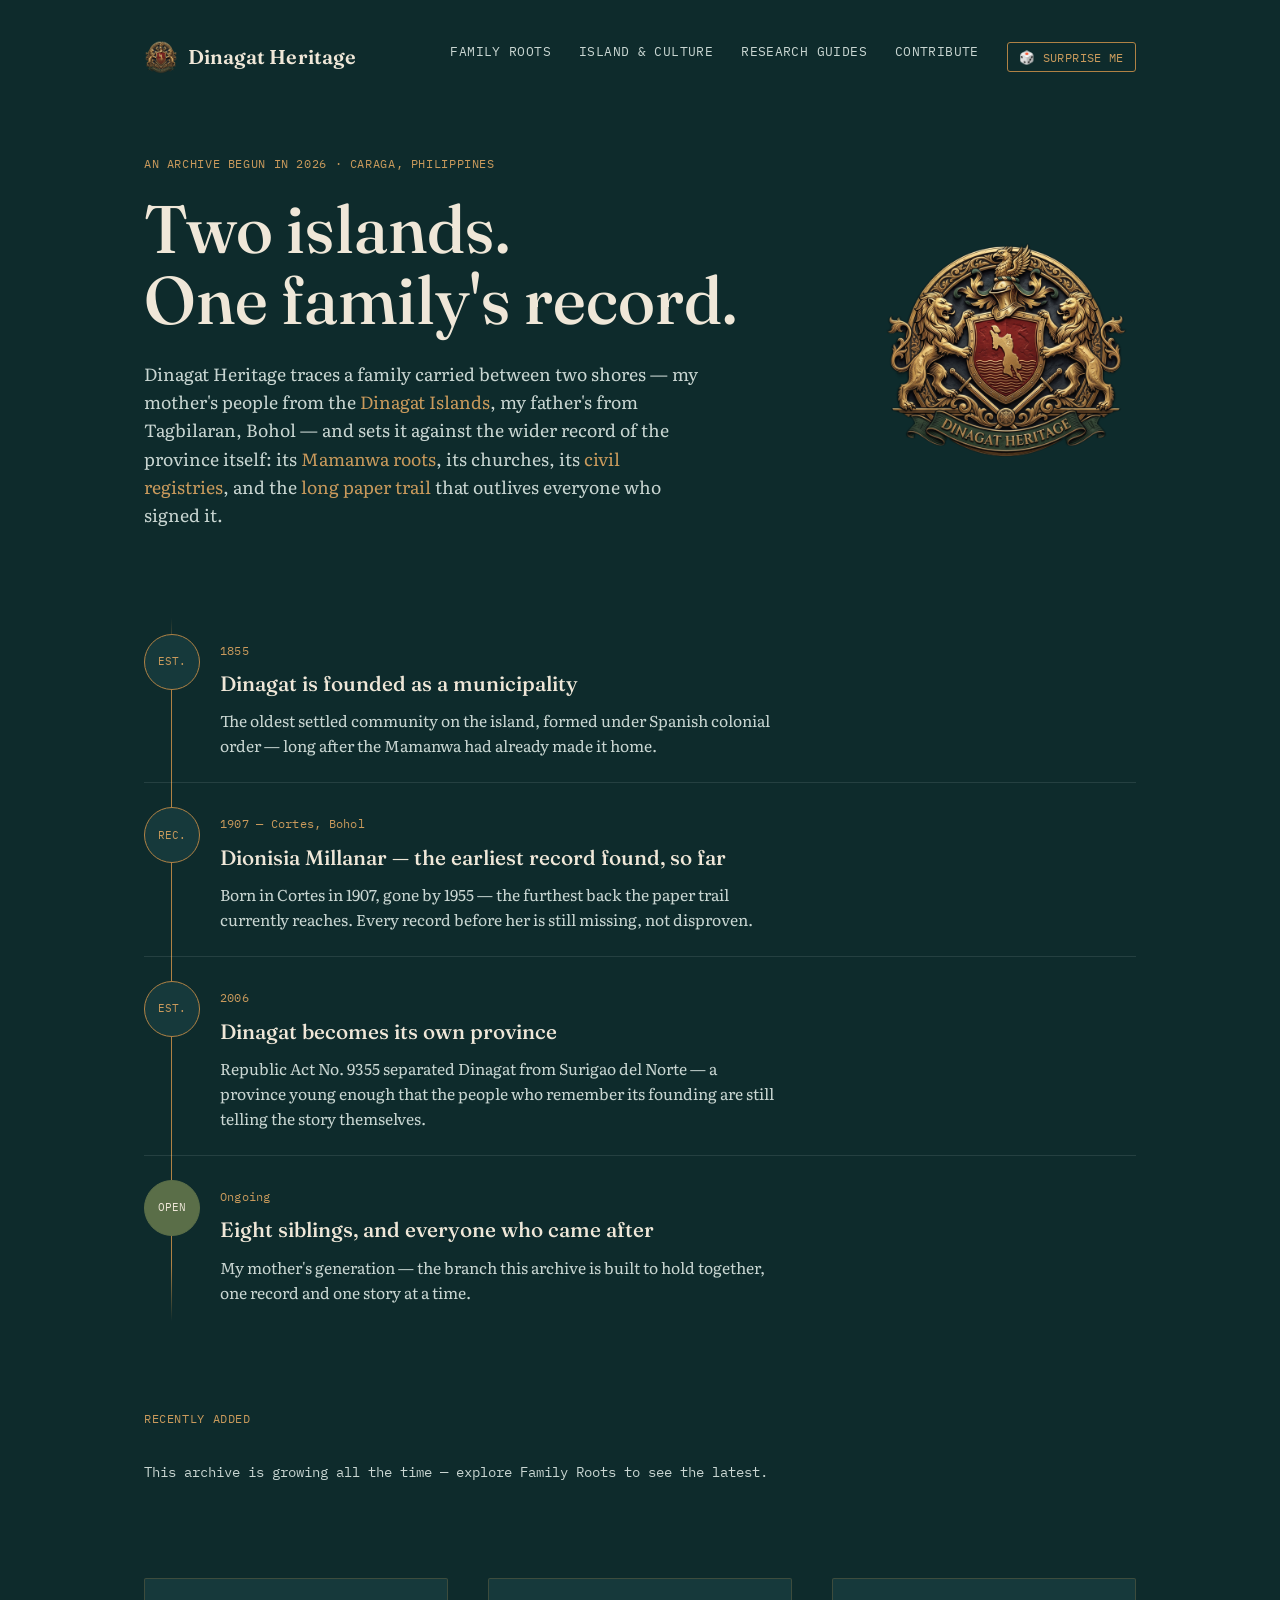
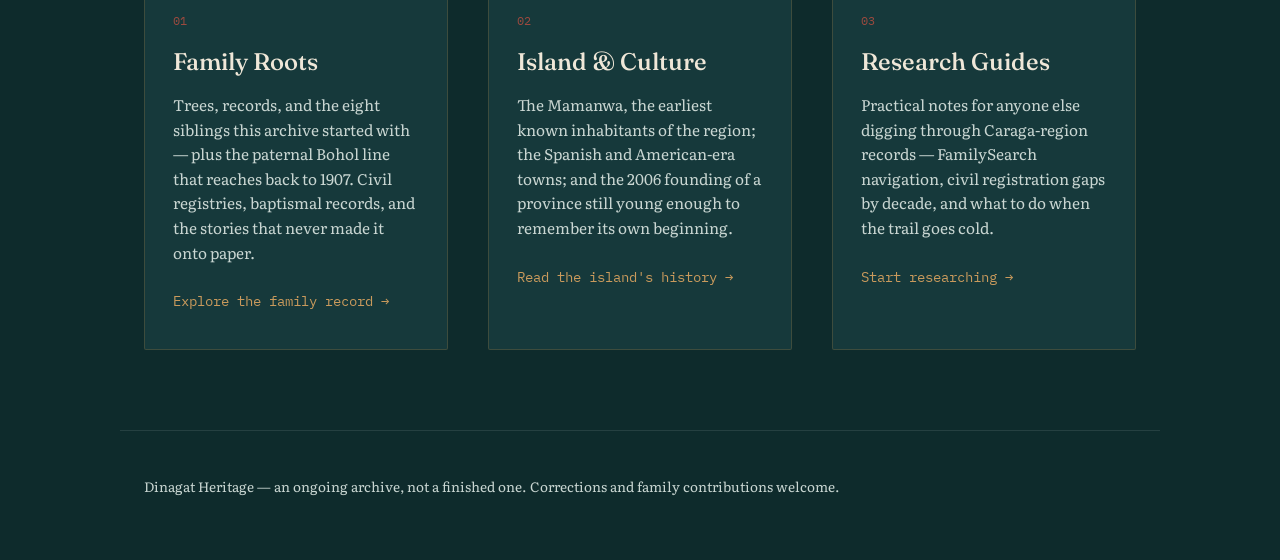
==== commit 590f5b90: "Add recent additions homepage strip with photo thumbnails" ====
--- a/index.html
+++ b/index.html
@@ -105,6 +105,11 @@
     </article>
   </section>
 
+  <section class="recent-additions">
+    <p class="ra-label">Recently added</p>
+    <div class="ra-grid" id="recent-additions-grid"></div>
+  </section>
+
   <section class="pillars">
 
     <article class="pillar" id="roots">
@@ -142,5 +147,6 @@
 </footer>
 
 <script src="/random.js"></script>
+<script src="/recent-additions.js"></script>
 </body>
 </html>
--- a/styles.css
+++ b/styles.css
@@ -618,4 +618,124 @@
   text-align: center;
   margin: -1rem auto 2rem;
   max-width: 720px;
-}
+  opacity: 0;
+  transition: opacity 0.8s ease;
+}
+
+.last-updated.is-loaded {
+  opacity: 1;
+}
+
+@media (prefers-reduced-motion: reduce) {
+  .last-updated {
+    transition: none;
+    opacity: 1;
+  }
+}
+
+/* Read next prompts */
+.read-next {
+  max-width: 720px;
+  margin: 0 auto 2.5rem;
+  padding: 1rem 1.5rem;
+  border-left: 2px solid var(--brass);
+  background: var(--ink-soft);
+}
+
+.read-next .read-next-label {
+  font-family: var(--font-mono);
+  font-size: 0.7rem;
+  letter-spacing: 0.05em;
+  text-transform: uppercase;
+  color: var(--brass-bright);
+  margin: 0 0 0.35rem;
+}
+
+.read-next a {
+  font-family: var(--font-display);
+  font-style: italic;
+  font-size: 1.05rem;
+}
+
+/* Recent additions strip (homepage) */
+.recent-additions {
+  max-width: 1040px;
+  margin: 0 auto 4rem;
+  padding: 0 1.5rem;
+}
+
+.recent-additions .ra-label {
+  font-family: var(--font-mono);
+  font-size: 0.78rem;
+  letter-spacing: 0.05em;
+  text-transform: uppercase;
+  color: var(--brass-bright);
+  margin: 0 0 1.25rem;
+}
+
+.ra-grid {
+  display: grid;
+  grid-template-columns: repeat(3, 1fr);
+  gap: 1.5rem;
+}
+
+@media (max-width: 780px) {
+  .ra-grid { grid-template-columns: 1fr; }
+}
+
+.ra-card {
+  display: block;
+  background: var(--ink-soft);
+  border: 1px solid rgba(176, 130, 69, 0.3);
+  border-radius: 2px;
+  overflow: hidden;
+  opacity: 0;
+  transition: opacity 0.6s ease, border-color 0.2s ease;
+}
+
+.ra-card.is-loaded { opacity: 1; }
+.ra-card:hover { border-color: var(--brass); text-decoration: none; }
+
+.ra-card .ra-thumb {
+  width: 100%;
+  height: 140px;
+  object-fit: cover;
+  display: block;
+  background: var(--ink);
+}
+
+.ra-card .ra-icon-wrap {
+  width: 100%;
+  height: 140px;
+  display: flex;
+  align-items: center;
+  justify-content: center;
+  background: var(--ink);
+}
+
+.ra-card .ra-icon-wrap svg {
+  width: 48px;
+  height: 48px;
+}
+
+.ra-card .ra-body {
+  padding: 1rem 1.1rem;
+}
+
+.ra-card .ra-title {
+  font-family: var(--font-display);
+  font-size: 0.98rem;
+  color: var(--paper);
+  margin: 0 0 0.3rem;
+  line-height: 1.4;
+}
+
+.ra-card .ra-date {
+  font-family: var(--font-mono);
+  font-size: 0.72rem;
+  color: var(--moss);
+}
+
+@media (prefers-reduced-motion: reduce) {
+  .ra-card { transition: none; opacity: 1; }
+}
